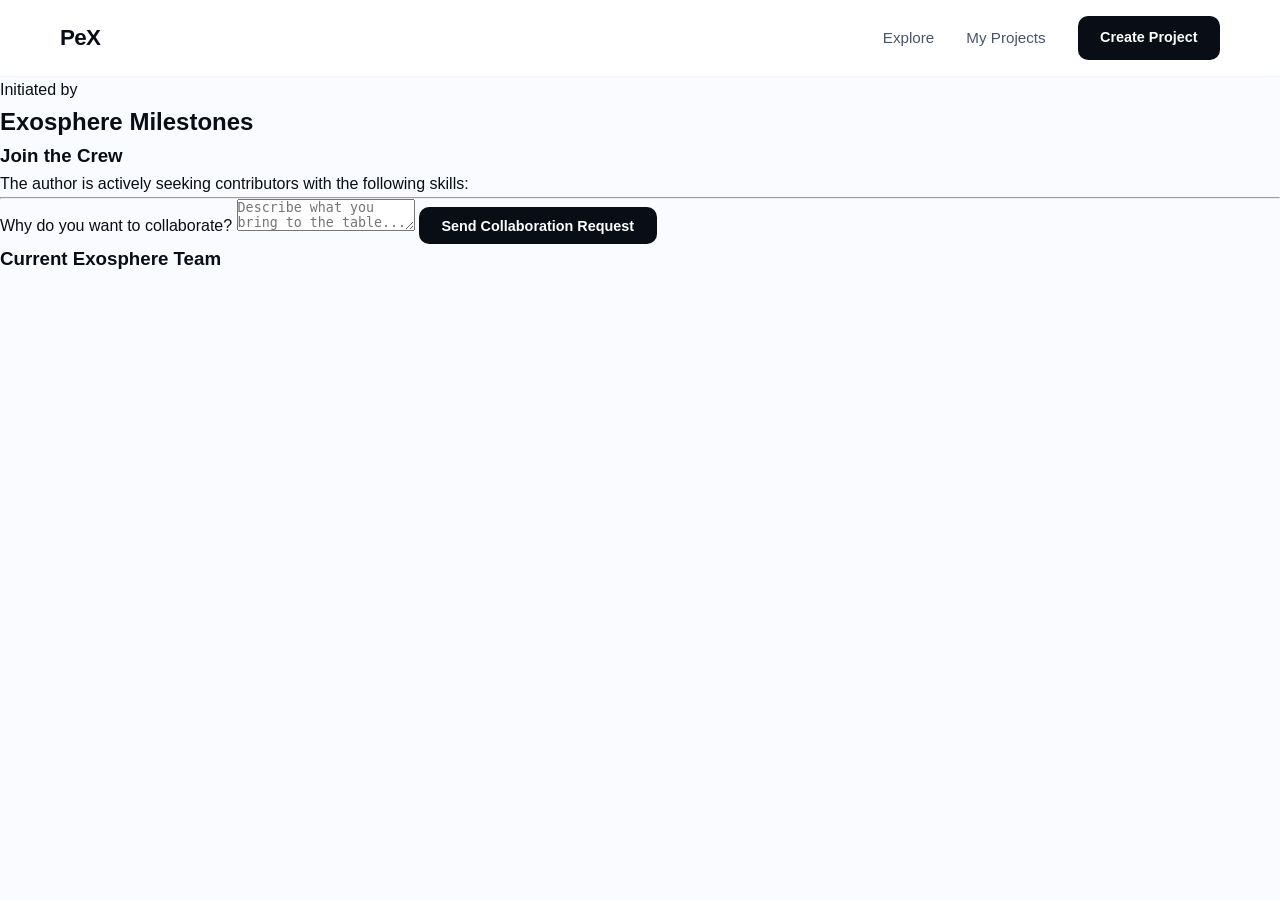
==== project.html @ ddf18a94 "First steps" ====
<!DOCTYPE html>
<html lang="en">

<head>
    <meta charset="UTF-8">
    <meta name="viewport" content="width=device-width, initial-scale=1.0">
    <title>Project Details | PeX</title>
    <link rel="stylesheet" href="css/style.css">
</head>

<body>

    <header class="navbar">
        <div class="nav-container">
            <a href="index.html" class="logo">PeX</a>
            <nav>
                <a href="index.html" class="nav-link">Explore</a>
                <a href="#" class="nav-link">My Projects</a>
                <a href="#" class="btn-primary">Create Project</a>
            </nav>
        </div>
    </header>

    <main class="project-detail-container">

        <div class="project-main-content">
            <header class="project-detail-header">
                <div class="meta-row">
                </div>
                <h1></h1>
                <p class="author-tag">Initiated by <strong></strong></p>
            </header>

            <section class="project-description">
            </section>

            <section class="project-milestones">
                <h2>Exosphere Milestones</h2>
                <ul class="milestone-list">
                </ul>
            </section>
        </div>

        <aside class="project-sidebar">
            <div class="sidebar-card">
                <h3>Join the Crew</h3>
                <p class="sidebar-instructions">The author is actively seeking contributors with the following skills:
                </p>

                <div class="sidebar-roles">
                </div>

                <hr class="sidebar-divider">

                <form id="join-project-form">
                    <label for="apply-note" class="form-label">Why do you want to collaborate?</label>
                    <textarea id="apply-note" class="form-textarea"
                        placeholder="Describe what you bring to the table..." required></textarea>

                    <button type="submit" class="btn-primary btn-block">Send Collaboration Request</button>
                </form>
            </div>

            <div class="sidebar-card team-card">
                <h3>Current Exosphere Team</h3>
                <ul class="team-list">
                </ul>
            </div>
        </aside>

    </main>

    <script src="js/app.js"></script>
</body>

</html>
---- css/style.css ----
/* ==========================================================================
   1. EXOSPHERE DESIGN SYSTEM & CORE TOKENS
   ========================================================================== */
:root {
    /* Color Palette */
    --bg-canvas: #fafbfe;
    /* Soft, high-end modern layout canvas */
    --bg-surface: #ffffff;
    /* Solid pure white sheets */
    --text-primary: #090d16;
    /* Rich deep obsidian ink for ultimate legibility */
    --text-secondary: #475569;
    /* Slate grey for clean paragraphs */
    --text-muted: #94a3b8;
    /* Fine typography treatments */

    /* Branding Core Values */
    --brand-purple: #6d28d9;
    /* High-energy, imaginative primary violet */
    --brand-glow: rgba(109, 40, 217, 0.08);
    --border-clean: #f1f5f9;
    /* Crisp, minimalist lines */
    --border-focus: #cbd5e1;

    /* Functional Status Tokens */
    --status-ideation-bg: #fff1f2;
    --status-ideation-txt: #e11d48;
    /* Sunset Rose */
    --status-planning-bg: #eff6ff;
    --status-planning-txt: #2563eb;
    /* Cobalt Sky */
    --status-active-bg: #ecfdf5;
    --status-active-txt: #059669;
    /* Deep Mint */

    /* Typography Scales */
    --font-sans: -apple-system, BlinkMacSystemFont, "Segoe UI", Roboto, sans-serif;
    --font-mono: ui-monospace, SFMono-Regular, Menlo, Monaco, Consolas, monospace;

    /* Geometry & Depth Map */
    --radius-pill: 50px;
    --radius-card: 20px;
    --transition-smooth: all 0.3s cubic-bezier(0.16, 1, 0.3, 1);
    --shadow-premium: 0 4px 30px rgba(9, 13, 22, 0.03), 0 1px 3px rgba(9, 13, 22, 0.02);
    --shadow-hover: 0 20px 40px rgba(109, 40, 217, 0.06), 0 1px 5px rgba(9, 13, 22, 0.01);
}

* {
    box-sizing: border-box;
    margin: 0;
    padding: 0;
}

body {
    font-family: var(--font-sans);
    background-color: var(--bg-canvas);
    color: var(--text-primary);
    line-height: 1.6;
    -webkit-font-smoothing: antialiased;
}

/* ==========================================================================
   2. STICKY GLASS NAVIGATION BAR
   ========================================================================== */
.navbar {
    background-color: rgba(255, 255, 255, 0.85);
    backdrop-filter: blur(12px);
    -webkit-backdrop-filter: blur(12px);
    border-bottom: 1px solid var(--border-clean);
    position: sticky;
    top: 0;
    z-index: 1000;
}

.nav-container {
    max-width: 1240px;
    margin: 0 auto;
    padding: 0 2.5rem;
    height: 76px;
    display: flex;
    justify-content: space-between;
    align-items: center;
}

.logo {
    font-size: 1.4rem;
    font-weight: 800;
    color: var(--text-primary);
    text-decoration: none;
    letter-spacing: -0.75px;
}

.brand-subtext {
    font-weight: 400;
    font-size: 1rem;
    color: var(--text-muted);
}

nav {
    display: flex;
    align-items: center;
    gap: 2rem;
}

.nav-link {
    text-decoration: none;
    color: var(--text-secondary);
    font-weight: 500;
    font-size: 0.95rem;
    transition: var(--transition-smooth);
}

.nav-link:hover,
.nav-link.active {
    color: var(--brand-purple);
}

/* Interactive Actions */
.btn-primary,
.btn-secondary {
    display: inline-block;
    padding: 0.65rem 1.4rem;
    border-radius: 10px;
    font-weight: 600;
    font-size: 0.9rem;
    text-decoration: none;
    cursor: pointer;
    transition: var(--transition-smooth);
    border: none;
}

.btn-primary {
    background-color: var(--text-primary);
    color: white;
}

.btn-primary:hover {
    background-color: var(--brand-purple);
    box-shadow: 0 4px 14px var(--brand-glow);
}

.btn-secondary {
    background-color: var(--bg-canvas);
    border: 1px solid var(--border-clean);
    color: var(--text-primary);
    text-align: center;
}

.btn-secondary:hover {
    background-color: white;
    border-color: var(--brand-purple);
    color: var(--brand-purple);
}

/* ==========================================================================
   3. HERO BANNER AND SEARCH ENGINE LAYOUT
   ========================================================================== */
.feed-container {
    max-width: 1240px;
    margin: 4rem auto;
    padding: 0 2.5rem;
}

.feed-header {
    margin-bottom: 3.5rem;
    max-width: 700px;
}

.hero-pretitle {
    font-family: var(--font-mono);
    color: var(--brand-purple);
    font-size: 0.8rem;
    font-weight: 700;
    text-transform: uppercase;
    letter-spacing: 1.5px;
    display: inline-block;
    margin-bottom: 0.75rem;
}

.feed-header h1 {
    font-size: 3rem;
    font-weight: 800;
    letter-spacing: -1.25px;
    line-height: 1.15;
    margin-bottom: 1rem;
}

.feed-header p {
    color: var(--text-secondary);
    font-size: 1.15rem;
}

/* Control Engine Styling */
.control-panel {
    display: flex;
    flex-direction: column;
    gap: 1.5rem;
    margin-bottom: 3rem;
}

.search-wrapper {
    position: relative;
    width: 100%;
    max-width: 600px;
}

.search-icon {
    position: absolute;
    left: 1.25rem;
    top: 50%;
    transform: translateY(-50%);
    font-size: 1rem;
    pointer-events: none;
}

.search-wrapper input {
    width: 100%;
    padding: 1rem 1rem 1rem 3rem;
    font-family: inherit;
    font-size: 1rem;
    background-color: var(--bg-surface);
    border: 1px solid var(--border-clean);
    border-radius: 14px;
    box-shadow: var(--shadow-premium);
    outline: none;
    transition: var(--transition-smooth);
}

.search-wrapper input:focus {
    border-color: var(--brand-purple);
    box-shadow: 0 0 0 4px var(--brand-glow);
}

/* Category Selection Control Pills */
.filter-pills {
    display: flex;
    flex-wrap: wrap;
    gap: 0.75rem;
}

.pill-btn {
    background-color: var(--bg-surface);
    border: 1px solid var(--border-clean);
    padding: 0.5rem 1.2rem;
    border-radius: var(--radius-pill);
    font-family: inherit;
    font-size: 0.85rem;
    font-weight: 500;
    color: var(--text-secondary);
    cursor: pointer;
    transition: var(--transition-smooth);
}

.pill-btn:hover {
    border-color: var(--border-focus);
    color: var(--text-primary);
}

.pill-btn.active {
    background-color: var(--text-primary);
    border-color: var(--text-primary);
    color: white;
}

/* ==========================================================================
   4. PREMIUM CARD GRID ARCHITECTURE
   ========================================================================== */
.project-grid {
    display: grid;
    grid-template-columns: repeat(auto-fill, minmax(360px, 1fr));
    gap: 2.5rem;
}

.project-card {
    background-color: var(--bg-surface);
    border: 1px solid var(--border-clean);
    border-radius: var(--radius-card);
    padding: 2.25rem;
    box-shadow: var(--shadow-premium);
    display: flex;
    flex-direction: column;
    justify-content: space-between;
    min-height: 360px;
    transition: var(--transition-smooth);
    position: relative;
}

/* Micro-Interaction Target */
.project-card:hover {
    transform: translateY(-6px);
    box-shadow: var(--shadow-hover);
    border-color: rgba(109, 40, 217, 0.15);
}

.card-header {
    display: flex;
    justify-content: space-between;
    align-items: center;
    margin-bottom: 1.5rem;
}

/* Micro Status Tags */
.badge {
    padding: 0.3rem 0.85rem;
    border-radius: 6px;
    font-family: var(--font-mono);
    font-size: 0.7rem;
    font-weight: 700;
    text-transform: uppercase;
    letter-spacing: 0.5px;
}

.badge-planning {
    background-color: var(--status-planning-bg);
    color: var(--status-planning-txt);
}

.badge-ideation {
    background-color: var(--status-ideation-bg);
    color: var(--status-ideation-txt);
}

.badge-active {
    background-color: var(--status-active-bg);
    color: var(--status-active-txt);
}

.project-category {
    font-family: var(--font-mono);
    font-size: 0.75rem;
    color: var(--text-muted);
    font-weight: 600;
    text-transform: uppercase;
    letter-spacing: 0.5px;
}

.project-title {
    font-size: 1.5rem;
    font-weight: 750;
    letter-spacing: -0.5px;
    margin-bottom: 0.35rem;
    line-height: 1.25;
}

.project-author {
    font-size: 0.9rem;
    color: var(--text-muted);
    margin-bottom: 1.5rem;
}

.project-excerpt {
    color: var(--text-secondary);
    font-size: 1rem;
    margin-bottom: 2rem;
    flex-grow: 1;
}

/* Skills/Roles Badge Trays */
.card-roles {
    margin-bottom: 2rem;
}

.card-roles strong {
    display: block;
    font-size: 0.8rem;
    text-transform: uppercase;
    letter-spacing: 0.75px;
    color: var(--text-muted);
    margin-bottom: 0.75rem;
}

.role-tag {
    display: inline-block;
    background-color: var(--bg-canvas);
    border: 1px solid var(--border-clean);
    color: var(--text-secondary);
    padding: 0.25rem 0.75rem;
    border-radius: 8px;
    margin-right: 0.5rem;
    margin-bottom: 0.5rem;
    font-size: 0.8rem;
    font-weight: 500;
}

.card-footer {
    display: flex;
    flex-direction: column;
}

/* ==========================================================================
   6. RIGHT-ALIGNED VERTICAL ROCKET PROGRESS BAR (BOTTOM-UP WITH 45° TOP CUT)
   ========================================================================== */
.project-card {
    position: relative;
    overflow: hidden;
    /* Give the right side of the card some breathing room so the text doesn't touch our bar */
    padding-right: 2.75rem !important;
}

/* BASE VERTICAL TRACK: Anchored perfectly to the bottom-right corner */
.card-progress-bar {
    position: absolute;
    bottom: 0;
    /* Rocket launch engine baseline anchored to bottom */
    top: auto;
    /* Sever previous top anchoring */
    right: 0;
    left: auto;
    width: 8px;
    /* Thickness of the rocket track */
    height: var(--target-width);
    background: linear-gradient(0deg, var(--brand-purple), #a855f7);
    /* Vibrant fuel fire rising up */
    z-index: 1;

    /* REVERSED 45° Angle Cut Matrix:
       Slices the TOP edge instead of the bottom edge.
       Points: top-left (0% 8px), top-right (100% 0%), bottom-right (100% 100%), bottom-left (0% 100%).
       This gives the rising bar a sharp arrowhead/rocket tip slant.
    */
    clip-path: polygon(0% 8px, 100% 0%, 100% 100%, 0% 100%);
}

/* HOVER BOOST OVERLAY: Surges upwards from bottom to top over the purple line */
.card-progress-bar::after {
    content: "";
    position: absolute;
    bottom: 0;
    /* Anchored to the engine base */
    top: auto;
    left: 0;
    width: 100%;
    height: 0%;
    /* Starts flat at 0% height at the bottom */
    background: linear-gradient(0deg, #06b6d4, #10b981);
    /* Electric booster plasma teal */
    z-index: 2;
    opacity: 0;
    transition: opacity 0.15s ease;

    /* Mirror the exact same rocket-tip clip path */
    clip-path: polygon(0% 8px, 100% 0%, 100% 100%, 0% 100%);
}

/* On card hover, trigger the structural bottom-up rocket surge */
.project-card:hover .card-progress-bar::after {
    opacity: 1;
    animation: verticalSurgeFill 0.85s cubic-bezier(0.7, 0, 0.84, 0) forwards;
}

/* Fixes the underscore typo and drives height clean from 0% to a full 100% container cap */
@keyframes verticalSurgeFill {
    0% {
        height: 0%;
    }

    100% {
        height: 100%;
    }
}

/* Unified Footer Layout adjustment for counts alignment */
.card-footer-layout {
    display: flex;
    justify-content: space-between;
    align-items: center;
    margin-top: auto;
    padding-top: 1rem;
    border-top: 1px dashed var(--border-clean);
}

.contributor-count {
    font-size: 0.85rem;
    color: var(--text-secondary);
    display: flex;
    align-items: center;
    gap: 0.35rem;
}

.contributor-count strong {
    color: var(--text-primary);
}
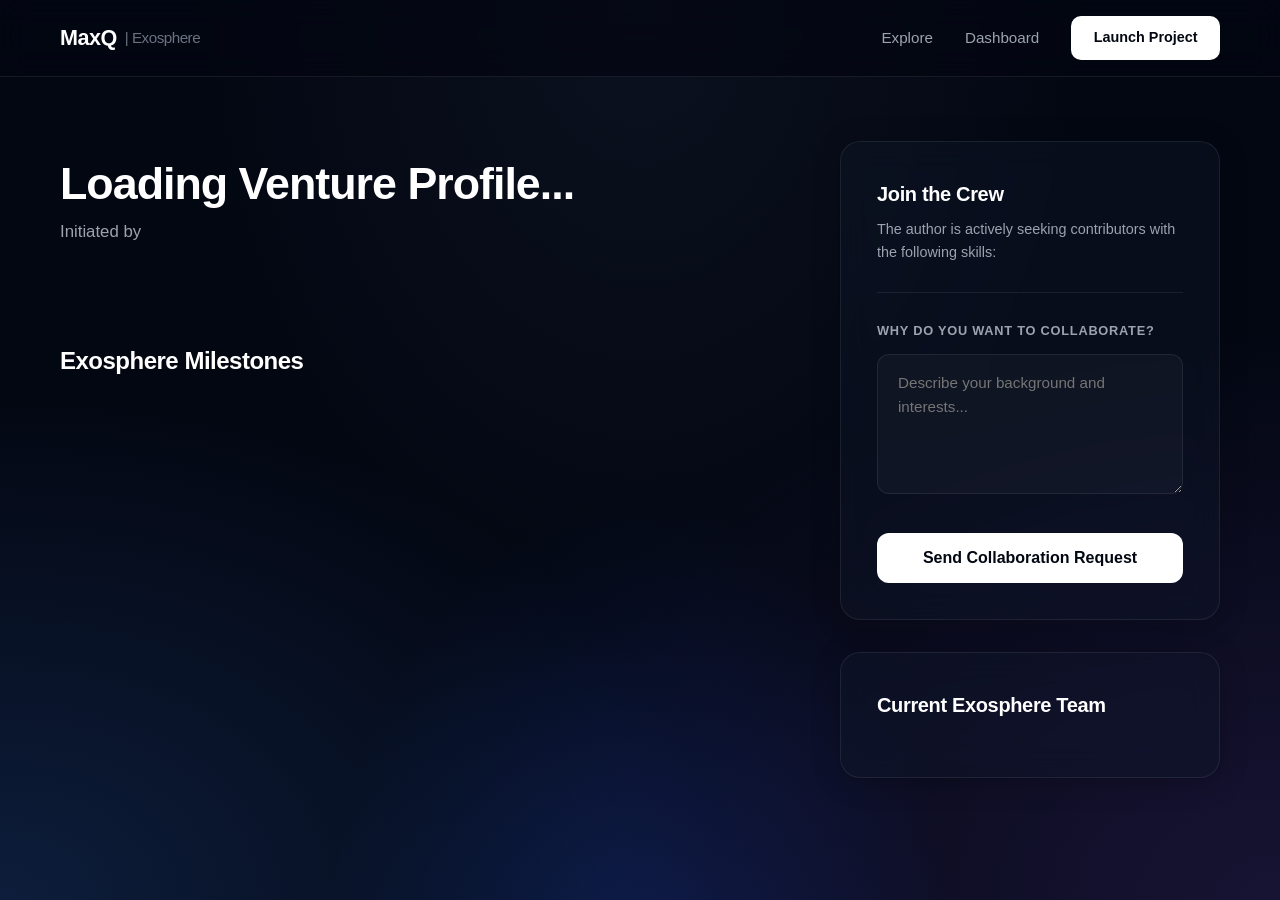
==== commit 4de90deb: "v2" ====
--- a/project.html
+++ b/project.html
@@ -4,19 +4,26 @@
 <head>
     <meta charset="UTF-8">
     <meta name="viewport" content="width=device-width, initial-scale=1.0">
-    <title>Project Details | PeX</title>
+    <title>Project Details | MaxQ</title>
     <link rel="stylesheet" href="css/style.css">
 </head>
 
-<body>
+<body class="gradient-canvas">
 
     <header class="navbar">
         <div class="nav-container">
-            <a href="index.html" class="logo">PeX</a>
-            <nav>
+            <a href="index.html" class="logo">MaxQ <span class="brand-subtext">| Exosphere</span></a>
+
+            <button class="hamburger-menu" id="hamburger-trigger" aria-label="Toggle Navigation">
+                <span class="bar"></span>
+                <span class="bar"></span>
+                <span class="bar"></span>
+            </button>
+
+            <nav id="nav-menu">
                 <a href="index.html" class="nav-link">Explore</a>
-                <a href="#" class="nav-link">My Projects</a>
-                <a href="#" class="btn-primary">Create Project</a>
+                <a href="#" class="nav-link">Dashboard</a>
+                <a href="#" class="btn-primary">Launch Project</a>
             </nav>
         </div>
     </header>
@@ -25,9 +32,8 @@
 
         <div class="project-main-content">
             <header class="project-detail-header">
-                <div class="meta-row">
-                </div>
-                <h1></h1>
+                <div class="meta-row"></div>
+                <h1>Loading Venture Profile...</h1>
                 <p class="author-tag">Initiated by <strong></strong></p>
             </header>
 
@@ -36,8 +42,7 @@
 
             <section class="project-milestones">
                 <h2>Exosphere Milestones</h2>
-                <ul class="milestone-list">
-                </ul>
+                <ul class="milestone-list"></ul>
             </section>
         </div>
 
@@ -47,24 +52,21 @@
                 <p class="sidebar-instructions">The author is actively seeking contributors with the following skills:
                 </p>
 
-                <div class="sidebar-roles">
-                </div>
+                <div class="sidebar-roles"></div>
 
                 <hr class="sidebar-divider">
 
                 <form id="join-project-form">
                     <label for="apply-note" class="form-label">Why do you want to collaborate?</label>
                     <textarea id="apply-note" class="form-textarea"
-                        placeholder="Describe what you bring to the table..." required></textarea>
-
+                        placeholder="Describe your background and interests..." required></textarea>
                     <button type="submit" class="btn-primary btn-block">Send Collaboration Request</button>
                 </form>
             </div>
 
             <div class="sidebar-card team-card">
                 <h3>Current Exosphere Team</h3>
-                <ul class="team-list">
-                </ul>
+                <ul class="team-list"></ul>
             </div>
         </aside>
 
--- a/css/style.css
+++ b/css/style.css
@@ -2,36 +2,24 @@
    1. EXOSPHERE DESIGN SYSTEM & CORE TOKENS
    ========================================================================== */
 :root {
-    /* Color Palette */
-    --bg-canvas: #fafbfe;
-    /* Soft, high-end modern layout canvas */
-    --bg-surface: #ffffff;
-    /* Solid pure white sheets */
-    --text-primary: #090d16;
-    /* Rich deep obsidian ink for ultimate legibility */
-    --text-secondary: #475569;
-    /* Slate grey for clean paragraphs */
-    --text-muted: #94a3b8;
-    /* Fine typography treatments */
+    /* Color Palette & Dark Exosphere Themes */
+    --text-primary: #ffffff;
+    --text-secondary: #9ca3af;
+    --text-muted: #6b7280;
 
     /* Branding Core Values */
     --brand-purple: #6d28d9;
-    /* High-energy, imaginative primary violet */
-    --brand-glow: rgba(109, 40, 217, 0.08);
-    --border-clean: #f1f5f9;
-    /* Crisp, minimalist lines */
-    --border-focus: #cbd5e1;
+    --brand-glow: rgba(109, 40, 217, 0.2);
+    --border-clean: rgba(255, 255, 255, 0.08);
+    --border-focus: rgba(109, 40, 217, 0.4);
 
     /* Functional Status Tokens */
-    --status-ideation-bg: #fff1f2;
-    --status-ideation-txt: #e11d48;
-    /* Sunset Rose */
-    --status-planning-bg: #eff6ff;
-    --status-planning-txt: #2563eb;
-    /* Cobalt Sky */
-    --status-active-bg: #ecfdf5;
-    --status-active-txt: #059669;
-    /* Deep Mint */
+    --status-ideation-bg: rgba(225, 29, 72, 0.15);
+    --status-ideation-txt: #fda4af;
+    --status-planning-bg: rgba(37, 99, 235, 0.15);
+    --status-planning-txt: #93c5fd;
+    --status-active-bg: rgba(5, 150, 105, 0.15);
+    --status-active-txt: #6ee7b7;
 
     /* Typography Scales */
     --font-sans: -apple-system, BlinkMacSystemFont, "Segoe UI", Roboto, sans-serif;
@@ -41,8 +29,8 @@
     --radius-pill: 50px;
     --radius-card: 20px;
     --transition-smooth: all 0.3s cubic-bezier(0.16, 1, 0.3, 1);
-    --shadow-premium: 0 4px 30px rgba(9, 13, 22, 0.03), 0 1px 3px rgba(9, 13, 22, 0.02);
-    --shadow-hover: 0 20px 40px rgba(109, 40, 217, 0.06), 0 1px 5px rgba(9, 13, 22, 0.01);
+    --shadow-premium: 0 4px 30px rgba(0, 0, 0, 0.2), 0 1px 3px rgba(0, 0, 0, 0.1);
+    --shadow-hover: 0 20px 40px rgba(109, 40, 217, 0.15), 0 1px 5px rgba(0, 0, 0, 0.2);
 }
 
 * {
@@ -51,25 +39,36 @@
     padding: 0;
 }
 
+/* HIGH-END ENVIRONMENTAL THERMOSPHERE GRADIENT */
 body {
     font-family: var(--font-sans);
-    background-color: var(--bg-canvas);
     color: var(--text-primary);
     line-height: 1.6;
     -webkit-font-smoothing: antialiased;
+    min-height: 100vh;
+    background-color: #030712;
+    /* Deep space void */
+    background-image:
+        radial-gradient(at 50% 0%, rgba(17, 24, 39, 0.6) 0px, transparent 50%),
+        radial-gradient(at 0% 100%, rgba(59, 130, 246, 0.18) 0px, transparent 40%),
+        radial-gradient(at 100% 100%, rgba(139, 92, 246, 0.15) 0px, transparent 45%),
+        radial-gradient(at 50% 110%, rgba(29, 78, 216, 0.25) 0px, transparent 35%);
+    background-attachment: fixed;
+    background-size: cover;
 }
 
 /* ==========================================================================
-   2. STICKY GLASS NAVIGATION BAR
+   2. STICKY NAV SYSTEM
    ========================================================================== */
 .navbar {
-    background-color: rgba(255, 255, 255, 0.85);
-    backdrop-filter: blur(12px);
-    -webkit-backdrop-filter: blur(12px);
+    background-color: rgba(3, 7, 18, 0.7);
+    backdrop-filter: blur(16px);
+    -webkit-backdrop-filter: blur(16px);
     border-bottom: 1px solid var(--border-clean);
     position: sticky;
     top: 0;
     z-index: 1000;
+    width: 100%;
 }
 
 .nav-container {
@@ -83,16 +82,19 @@
 }
 
 .logo {
-    font-size: 1.4rem;
+    font-size: 1.35rem;
     font-weight: 800;
-    color: var(--text-primary);
+    color: #ffffff;
     text-decoration: none;
-    letter-spacing: -0.75px;
+    letter-spacing: -0.5px;
+    display: flex;
+    align-items: center;
+    gap: 0.5rem;
 }
 
 .brand-subtext {
     font-weight: 400;
-    font-size: 1rem;
+    font-size: 0.95rem;
     color: var(--text-muted);
 }
 
@@ -108,14 +110,26 @@
     font-weight: 500;
     font-size: 0.95rem;
     transition: var(--transition-smooth);
+    position: relative;
 }
 
 .nav-link:hover,
 .nav-link.active {
-    color: var(--brand-purple);
-}
-
-/* Interactive Actions */
+    color: #ffffff;
+}
+
+.nav-link.active::after {
+    content: "";
+    position: absolute;
+    bottom: -6px;
+    left: 0;
+    width: 100%;
+    height: 2px;
+    background-color: var(--brand-purple);
+    border-radius: var(--radius-pill);
+}
+
+/* Action Buttons */
 .btn-primary,
 .btn-secondary {
     display: inline-block;
@@ -130,26 +144,27 @@
 }
 
 .btn-primary {
-    background-color: var(--text-primary);
-    color: white;
+    background-color: #ffffff;
+    color: #030712;
 }
 
 .btn-primary:hover {
     background-color: var(--brand-purple);
+    color: #ffffff;
     box-shadow: 0 4px 14px var(--brand-glow);
+    transform: translateY(-1px);
 }
 
 .btn-secondary {
-    background-color: var(--bg-canvas);
+    background-color: rgba(255, 255, 255, 0.05);
     border: 1px solid var(--border-clean);
-    color: var(--text-primary);
+    color: #ffffff;
     text-align: center;
 }
 
 .btn-secondary:hover {
-    background-color: white;
+    background-color: rgba(255, 255, 255, 0.1);
     border-color: var(--brand-purple);
-    color: var(--brand-purple);
 }
 
 /* ==========================================================================
@@ -168,7 +183,7 @@
 
 .hero-pretitle {
     font-family: var(--font-mono);
-    color: var(--brand-purple);
+    color: #a855f7;
     font-size: 0.8rem;
     font-weight: 700;
     text-transform: uppercase;
@@ -183,6 +198,7 @@
     letter-spacing: -1.25px;
     line-height: 1.15;
     margin-bottom: 1rem;
+    color: #ffffff;
 }
 
 .feed-header p {
@@ -190,7 +206,7 @@
     font-size: 1.15rem;
 }
 
-/* Control Engine Styling */
+/* Interactive Control Decks */
 .control-panel {
     display: flex;
     flex-direction: column;
@@ -218,20 +234,21 @@
     padding: 1rem 1rem 1rem 3rem;
     font-family: inherit;
     font-size: 1rem;
-    background-color: var(--bg-surface);
+    background-color: rgba(17, 24, 39, 0.45);
     border: 1px solid var(--border-clean);
     border-radius: 14px;
     box-shadow: var(--shadow-premium);
     outline: none;
+    color: #ffffff;
     transition: var(--transition-smooth);
 }
 
 .search-wrapper input:focus {
     border-color: var(--brand-purple);
     box-shadow: 0 0 0 4px var(--brand-glow);
-}
-
-/* Category Selection Control Pills */
+    background-color: rgba(17, 24, 39, 0.65);
+}
+
 .filter-pills {
     display: flex;
     flex-wrap: wrap;
@@ -239,7 +256,7 @@
 }
 
 .pill-btn {
-    background-color: var(--bg-surface);
+    background-color: rgba(17, 24, 39, 0.45);
     border: 1px solid var(--border-clean);
     padding: 0.5rem 1.2rem;
     border-radius: var(--radius-pill);
@@ -252,30 +269,33 @@
 }
 
 .pill-btn:hover {
-    border-color: var(--border-focus);
-    color: var(--text-primary);
+    border-color: rgba(255, 255, 255, 0.2);
+    color: #ffffff;
 }
 
 .pill-btn.active {
-    background-color: var(--text-primary);
-    border-color: var(--text-primary);
-    color: white;
+    background-color: #ffffff;
+    border-color: #ffffff;
+    color: #030712;
 }
 
 /* ==========================================================================
-   4. PREMIUM CARD GRID ARCHITECTURE
+   4. PREMIUM CARD GRID & ROCKET PROGRESS MODULES
    ========================================================================== */
 .project-grid {
     display: grid;
     grid-template-columns: repeat(auto-fill, minmax(360px, 1fr));
     gap: 2.5rem;
+    width: 100%;
 }
 
 .project-card {
-    background-color: var(--bg-surface);
+    background: rgba(17, 24, 39, 0.45);
+    backdrop-filter: blur(16px) saturate(120%);
+    -webkit-backdrop-filter: blur(16px) saturate(120%);
     border: 1px solid var(--border-clean);
     border-radius: var(--radius-card);
-    padding: 2.25rem;
+    padding: 2.25rem 2.75rem 2.25rem 2.25rem;
     box-shadow: var(--shadow-premium);
     display: flex;
     flex-direction: column;
@@ -283,13 +303,14 @@
     min-height: 360px;
     transition: var(--transition-smooth);
     position: relative;
-}
-
-/* Micro-Interaction Target */
+    overflow: hidden;
+    cursor: pointer;
+}
+
 .project-card:hover {
     transform: translateY(-6px);
     box-shadow: var(--shadow-hover);
-    border-color: rgba(109, 40, 217, 0.15);
+    border-color: rgba(109, 40, 217, 0.3);
 }
 
 .card-header {
@@ -299,7 +320,6 @@
     margin-bottom: 1.5rem;
 }
 
-/* Micro Status Tags */
 .badge {
     padding: 0.3rem 0.85rem;
     border-radius: 6px;
@@ -340,6 +360,7 @@
     letter-spacing: -0.5px;
     margin-bottom: 0.35rem;
     line-height: 1.25;
+    color: #ffffff;
 }
 
 .project-author {
@@ -353,11 +374,6 @@
     font-size: 1rem;
     margin-bottom: 2rem;
     flex-grow: 1;
-}
-
-/* Skills/Roles Badge Trays */
-.card-roles {
-    margin-bottom: 2rem;
 }
 
 .card-roles strong {
@@ -371,7 +387,7 @@
 
 .role-tag {
     display: inline-block;
-    background-color: var(--bg-canvas);
+    background-color: rgba(255, 255, 255, 0.04);
     border: 1px solid var(--border-clean);
     color: var(--text-secondary);
     padding: 0.25rem 0.75rem;
@@ -382,73 +398,37 @@
     font-weight: 500;
 }
 
-.card-footer {
-    display: flex;
-    flex-direction: column;
-}
-
-/* ==========================================================================
-   6. RIGHT-ALIGNED VERTICAL ROCKET PROGRESS BAR (BOTTOM-UP WITH 45° TOP CUT)
-   ========================================================================== */
-.project-card {
-    position: relative;
-    overflow: hidden;
-    /* Give the right side of the card some breathing room so the text doesn't touch our bar */
-    padding-right: 2.75rem !important;
-}
-
-/* BASE VERTICAL TRACK: Anchored perfectly to the bottom-right corner */
+/* Rocket Launch Interface Line Tracker */
 .card-progress-bar {
     position: absolute;
     bottom: 0;
-    /* Rocket launch engine baseline anchored to bottom */
-    top: auto;
-    /* Sever previous top anchoring */
     right: 0;
-    left: auto;
     width: 8px;
-    /* Thickness of the rocket track */
     height: var(--target-width);
     background: linear-gradient(0deg, var(--brand-purple), #a855f7);
-    /* Vibrant fuel fire rising up */
     z-index: 1;
-
-    /* REVERSED 45° Angle Cut Matrix:
-       Slices the TOP edge instead of the bottom edge.
-       Points: top-left (0% 8px), top-right (100% 0%), bottom-right (100% 100%), bottom-left (0% 100%).
-       This gives the rising bar a sharp arrowhead/rocket tip slant.
-    */
     clip-path: polygon(0% 8px, 100% 0%, 100% 100%, 0% 100%);
 }
 
-/* HOVER BOOST OVERLAY: Surges upwards from bottom to top over the purple line */
 .card-progress-bar::after {
     content: "";
     position: absolute;
     bottom: 0;
-    /* Anchored to the engine base */
-    top: auto;
     left: 0;
     width: 100%;
     height: 0%;
-    /* Starts flat at 0% height at the bottom */
     background: linear-gradient(0deg, #06b6d4, #10b981);
-    /* Electric booster plasma teal */
     z-index: 2;
     opacity: 0;
     transition: opacity 0.15s ease;
-
-    /* Mirror the exact same rocket-tip clip path */
     clip-path: polygon(0% 8px, 100% 0%, 100% 100%, 0% 100%);
 }
 
-/* On card hover, trigger the structural bottom-up rocket surge */
 .project-card:hover .card-progress-bar::after {
     opacity: 1;
     animation: verticalSurgeFill 0.85s cubic-bezier(0.7, 0, 0.84, 0) forwards;
 }
 
-/* Fixes the underscore typo and drives height clean from 0% to a full 100% container cap */
 @keyframes verticalSurgeFill {
     0% {
         height: 0%;
@@ -459,7 +439,6 @@
     }
 }
 
-/* Unified Footer Layout adjustment for counts alignment */
 .card-footer-layout {
     display: flex;
     justify-content: space-between;
@@ -478,5 +457,529 @@
 }
 
 .contributor-count strong {
-    color: var(--text-primary);
+    color: #ffffff;
+}
+
+/* ==========================================================================
+   5. CINEMATIC TEXT STORYLINE DECK
+   ========================================================================== */
+.cinematic-hero {
+    text-align: center;
+    max-width: 950px;
+    margin: 6rem auto 5rem auto;
+    height: 160px;
+    display: flex;
+    flex-direction: column;
+    align-items: center;
+    justify-content: center;
+    position: relative;
+}
+
+.hero-phrase-gallery {
+    position: relative;
+    width: 100%;
+    height: 100%;
+}
+
+.story-phrase {
+    font-size: 3.2rem;
+    font-weight: 800;
+    line-height: 1.25;
+    letter-spacing: -1.5px;
+    margin: 0;
+    position: absolute;
+    top: 50%;
+    left: 0;
+    right: 0;
+    transform: translateY(-50%);
+    opacity: 0;
+    pointer-events: none;
+    background: linear-gradient(90deg, #ffffff 0%, var(--brand-purple) 20%, var(--text-muted) 40%, var(--text-muted) 100%);
+    background-size: 400% 100%;
+    background-position: 100% 0%;
+    -webkit-background-clip: text;
+    background-clip: text;
+    -webkit-text-fill-color: transparent;
+    transition: opacity 1.5s ease-in-out, background-position 2.8s cubic-bezier(0.25, 1, 0.5, 1);
+}
+
+.story-phrase.active {
+    opacity: 1;
+    background-position: 0% 0%;
+}
+
+.story-phrase.exiting {
+    opacity: 0;
+    background-position: 0% 0%;
+    transition: opacity 1.5s ease-in-out;
+}
+
+.hero-cta-reveal {
+    position: absolute;
+    top: 50%;
+    transform: translateY(-50%) scale(0.95);
+    opacity: 0;
+    pointer-events: none;
+    text-align: center;
+    width: 100%;
+    transition: opacity 1.5s ease-in-out, transform 1.5s cubic-bezier(0.16, 1, 0.3, 1);
+}
+
+.hero-cta-reveal.awoken {
+    opacity: 1;
+    transform: translateY(-50%) scale(1);
+    pointer-events: auto;
+}
+
+.hero-cta-reveal h2 {
+    font-size: 2.4rem;
+    font-weight: 800;
+    letter-spacing: -0.75px;
+    margin-bottom: 1.25rem;
+    color: #ffffff;
+}
+
+.btn-launch-rocket {
+    padding: 0.9rem 2.5rem !important;
+    font-size: 1.05rem !important;
+    border-radius: var(--radius-pill) !important;
+    box-shadow: 0 10px 30px rgba(109, 40, 217, 0.4);
+}
+
+/* ==========================================================================
+   6. PORTAL FORM MODALS & OVERLAYS
+   ========================================================================== */
+.modal-overlay {
+    position: fixed;
+    top: 0;
+    left: 0;
+    width: 100%;
+    height: 100%;
+    background-color: rgba(3, 7, 18, 0.6);
+    backdrop-filter: blur(8px);
+    -webkit-backdrop-filter: blur(8px);
+    z-index: 2000;
+    display: flex;
+    align-items: center;
+    justify-content: center;
+    opacity: 0;
+    pointer-events: none;
+    transition: opacity 0.4s ease;
+}
+
+.modal-overlay.active {
+    opacity: 1;
+    pointer-events: auto;
+}
+
+.modal-card {
+    background: #0b0f19;
+    padding: 3rem !important;
+    border-radius: 24px !important;
+    width: 100%;
+    max-width: 520px !important;
+    border: 1px solid var(--border-clean);
+    box-shadow: 0 30px 60px rgba(0, 0, 0, 0.4) !important;
+    position: relative;
+    transform: scale(0.9);
+    transition: transform 0.4s cubic-bezier(0.16, 1, 0.3, 1);
+}
+
+.modal-overlay.active .modal-card {
+    transform: scale(1);
+}
+
+.modal-close {
+    position: absolute;
+    top: 1.25rem;
+    right: 1.25rem;
+    background: transparent;
+    border: none;
+    font-size: 1.1rem;
+    cursor: pointer;
+    color: var(--text-secondary);
+    transition: var(--transition-smooth);
+}
+
+.modal-close:hover {
+    color: #ffffff;
+}
+
+.modal-card h3 {
+    font-size: 1.75rem;
+    font-weight: 800;
+    letter-spacing: -0.75px;
+    color: #ffffff;
+    margin-bottom: 0.5rem;
+}
+
+.modal-card p {
+    font-size: 0.95rem;
+    color: var(--text-secondary);
+    margin-bottom: 2rem;
+    line-height: 1.5;
+}
+
+.form-label {
+    display: block;
+    font-size: 0.8rem;
+    text-transform: uppercase;
+    letter-spacing: 0.75px;
+    font-weight: 700;
+    color: var(--text-secondary);
+    margin-bottom: 0.75rem;
+}
+
+.form-textarea {
+    width: 100%;
+    min-height: 140px;
+    padding: 1rem 1.25rem;
+    border-radius: 12px;
+    background-color: rgba(255, 255, 255, 0.03);
+    border: 1px solid var(--border-clean);
+    color: #ffffff;
+    font-family: var(--font-sans);
+    font-size: 0.95rem;
+    line-height: 1.6;
+    outline: none;
+    resize: vertical;
+    transition: var(--transition-smooth);
+    margin-bottom: 2rem;
+}
+
+.form-textarea:focus {
+    background-color: rgba(255, 255, 255, 0.05);
+    border-color: var(--brand-purple);
+    box-shadow: 0 0 0 4px var(--brand-glow);
+}
+
+.btn-block {
+    width: 100%;
+    padding: 1rem !important;
+    font-size: 1rem !important;
+    font-weight: 700 !important;
+    border-radius: 12px !important;
+    text-align: center;
+}
+
+/* ==========================================================================
+   7. DYNAMIC DETAIL VIEW INTERFACES
+   ========================================================================== */
+.project-detail-container {
+    max-width: 1240px;
+    margin: 4rem auto;
+    padding: 0 2.5rem;
+    display: grid;
+    grid-template-columns: 1fr 380px;
+    gap: 4rem;
+    align-items: start;
+}
+
+.project-main-content {
+    display: flex;
+    flex-direction: column;
+    gap: 3rem;
+}
+
+.project-detail-header h1 {
+    font-size: 2.8rem;
+    font-weight: 800;
+    letter-spacing: -1px;
+    line-height: 1.2;
+    margin: 1rem 0 0.5rem 0;
+    color: #ffffff;
+}
+
+.author-tag {
+    font-size: 1.05rem;
+    color: var(--text-secondary);
+}
+
+.author-tag strong {
+    color: #ffffff;
+}
+
+.project-description h2,
+.project-milestones h2 {
+    font-size: 1.5rem;
+    font-weight: 800;
+    letter-spacing: -0.5px;
+    margin-bottom: 1.25rem;
+    color: #ffffff;
+}
+
+.project-description p {
+    color: var(--text-secondary);
+    font-size: 1.1rem;
+    line-height: 1.7;
+}
+
+.milestone-list {
+    list-style: none;
+    display: flex;
+    flex-direction: column;
+    gap: 1rem;
+}
+
+.milestone-list li {
+    padding: 1rem 1.25rem;
+    border-radius: 12px;
+    background: rgba(17, 24, 39, 0.45);
+    border: 1px solid var(--border-clean);
+    font-size: 0.95rem;
+    color: var(--text-secondary);
+    display: flex;
+    align-items: center;
+    gap: 0.75rem;
+}
+
+.milestone-list li::before {
+    content: "○";
+    color: var(--text-muted);
+    font-weight: 700;
+}
+
+.milestone-list li.current {
+    border-color: rgba(59, 130, 246, 0.4);
+    background: rgba(59, 130, 246, 0.05);
+    color: #ffffff;
+    font-weight: 500;
+}
+
+.milestone-list li.current::before {
+    content: "●";
+    color: #60a5fa;
+}
+
+.milestone-list li.completed {
+    background: rgba(16, 185, 129, 0.05);
+    border-color: rgba(16, 185, 129, 0.3);
+    color: var(--text-secondary);
+    text-decoration: line-through;
+}
+
+.milestone-list li.completed::before {
+    content: "✓";
+    color: #34d399;
+    text-decoration: none;
+    display: inline-block;
+}
+
+/* Sidebar Profile Framework */
+.project-sidebar {
+    display: flex;
+    flex-direction: column;
+    gap: 2rem;
+}
+
+.sidebar-card {
+    background: rgba(17, 24, 39, 0.45);
+    backdrop-filter: blur(16px) saturate(120%);
+    -webkit-backdrop-filter: blur(16px) saturate(120%);
+    border: 1px solid var(--border-clean);
+    padding: 2.25rem;
+    border-radius: var(--radius-card);
+    box-shadow: var(--shadow-premium);
+}
+
+.sidebar-card h3 {
+    font-size: 1.25rem;
+    font-weight: 750;
+    letter-spacing: -0.35px;
+    margin-bottom: 0.5rem;
+    color: #ffffff;
+}
+
+.sidebar-instructions {
+    font-size: 0.9rem;
+    color: var(--text-secondary);
+    margin-bottom: 1.25rem;
+}
+
+.sidebar-divider {
+    border: none;
+    border-top: 1px solid var(--border-clean);
+    margin: 1.75rem 0;
+}
+
+.team-list {
+    list-style: none;
+    display: flex;
+    flex-direction: column;
+    gap: 1rem;
+    margin-top: 1.25rem;
+}
+
+.team-list li {
+    display: flex;
+    align-items: center;
+    gap: 0.75rem;
+    font-size: 0.95rem;
+    color: var(--text-secondary);
+}
+
+.team-avatar {
+    width: 32px;
+    height: 32px;
+    border-radius: 50%;
+    background: var(--brand-purple);
+    color: white;
+    font-size: 0.8rem;
+    font-weight: 700;
+    display: flex;
+    align-items: center;
+    justify-content: center;
+}
+
+/* ==========================================================================
+   8. UNIFIED MOBILE RESPONSIVE ENGINE
+   ========================================================================== */
+.hamburger-menu {
+    display: none;
+    flex-direction: column;
+    justify-content: space-between;
+    width: 24px;
+    height: 18px;
+    background: transparent;
+    border: none;
+    cursor: pointer;
+    z-index: 1100;
+}
+
+.hamburger-menu .bar {
+    width: 100%;
+    height: 2px;
+    background-color: #ffffff;
+    border-radius: var(--radius-pill);
+    transition: var(--transition-smooth);
+    transform-origin: left center;
+}
+
+.hamburger-menu.active .bar:nth-child(1) {
+    transform: rotate(45deg) translateY(-2px);
+}
+
+.hamburger-menu.active .bar:nth-child(2) {
+    opacity: 0;
+    transform: scaleX(0);
+}
+
+.hamburger-menu.active .bar:nth-child(3) {
+    transform: rotate(-45deg) translateY(2px);
+}
+
+@media (max-width: 968px) {
+    .project-detail-container {
+        grid-template-columns: 1fr;
+        gap: 3rem;
+        margin: 2rem auto;
+        padding: 0 1.25rem;
+    }
+
+    .project-detail-header h1 {
+        font-size: 2rem;
+    }
+}
+
+@media (max-width: 768px) {
+    .feed-container {
+        margin: 2rem auto;
+        padding: 0 1.25rem;
+    }
+
+    .nav-container {
+        padding: 0 1.25rem;
+        height: 64px;
+    }
+
+    .logo {
+        font-size: 1.15rem;
+    }
+
+    .brand-subtext {
+        display: none;
+    }
+
+    .hamburger-menu {
+        display: flex;
+    }
+
+    nav {
+        position: fixed;
+        top: 0;
+        right: -100%;
+        width: 280px;
+        height: 100vh;
+        background: #0b0f19;
+        box-shadow: -10px 0 30px rgba(0, 0, 0, 0.3);
+        flex-direction: column;
+        align-items: flex-start;
+        padding: 6rem 2rem 2rem 2rem;
+        gap: 2rem;
+        transition: var(--transition-smooth);
+        z-index: 1050;
+    }
+
+    nav.active {
+        right: 0;
+    }
+
+    .nav-link.active::after {
+        display: none;
+    }
+
+    .cinematic-hero {
+        margin: 3rem auto 3.5rem auto;
+        height: 180px;
+    }
+
+    .story-phrase {
+        font-size: 1.8rem;
+        letter-spacing: -0.75px;
+        line-height: 1.3;
+    }
+
+    .hero-cta-reveal h2 {
+        font-size: 1.6rem;
+    }
+
+    .btn-launch-rocket {
+        padding: 0.8rem 2rem !important;
+        font-size: 0.95rem !important;
+    }
+
+    .control-panel {
+        gap: 1rem;
+        margin-bottom: 2rem;
+    }
+
+    .filter-pills {
+        gap: 0.5rem;
+    }
+
+    .pill-btn {
+        padding: 0.4rem 1rem;
+        font-size: 0.8rem;
+    }
+
+    .project-grid {
+        grid-template-columns: 1fr;
+        gap: 1.5rem;
+    }
+
+    .project-card {
+        padding: 1.75rem 2rem 1.75rem 1.75rem !important;
+        min-height: auto;
+        gap: 1.25rem;
+        background-color: rgba(17, 24, 39, 0.7);
+    }
+
+    .project-title {
+        font-size: 1.3rem;
+    }
+
+    .project-excerpt,
+    .card-roles {
+        margin-bottom: 1.25rem;
+    }
 }
